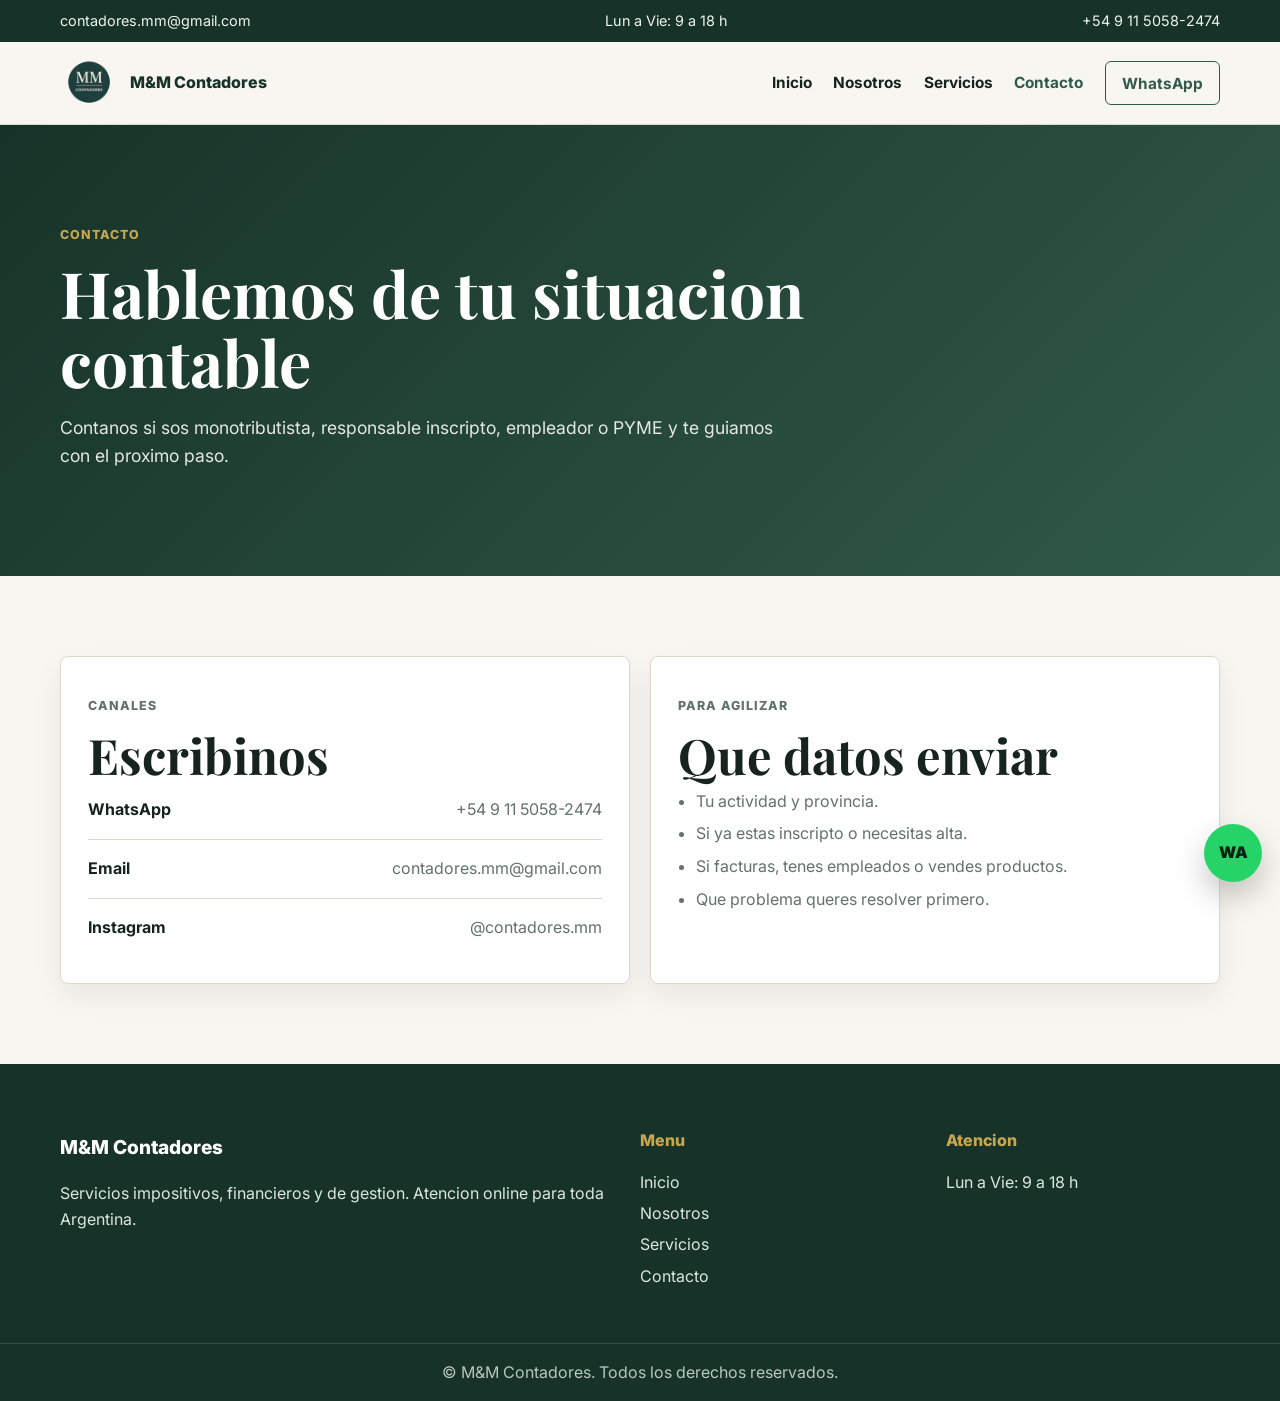
==== contacto.html @ 118ae389 "Add files via upload" ====
<!DOCTYPE html>
<html lang="es">
<head>
  <meta charset="UTF-8" />
  <meta name="viewport" content="width=device-width, initial-scale=1.0" />
  <title>Contacto | M&amp;M Contadores</title>
  <meta name="description" content="Contacta a M&amp;M Contadores por WhatsApp, email o Instagram para pedir asesoramiento contable." />
  <link rel="preconnect" href="https://fonts.googleapis.com" />
  <link rel="preconnect" href="https://fonts.gstatic.com" crossorigin />
  <link href="https://fonts.googleapis.com/css2?family=Inter:wght@400;500;600;700;800&family=Playfair+Display:wght@700&display=swap" rel="stylesheet" />
  <link rel="stylesheet" href="style/styles.css" />
  <link rel="icon" type="image/png" href="img/MMc.png" />
</head>
<body>
  <div class="topbar">
    <div class="container topbar-inner">
      <a href="mailto:contadores.mm@gmail.com">contadores.mm@gmail.com</a>
      <span>Lun a Vie: 9 a 18 h</span>
      <a href="https://wa.me/5491150582474" target="_blank" rel="noopener">+54 9 11 5058-2474</a>
    </div>
  </div>

  <header class="site-header">
    <nav class="container nav" aria-label="Principal">
      <a class="brand" href="index.html" aria-label="M&amp;M Contadores">
        <img src="img/MMc.png" alt="" class="brand-mark" />
        <span class="brand-text">M&amp;M Contadores</span>
      </a>
      <button class="nav-toggle" type="button" aria-label="Abrir menu" aria-expanded="false" aria-controls="navMenu">
        <span></span><span></span><span></span>
      </button>
      <ul class="nav-menu" id="navMenu">
        <li><a href="index.html">Inicio</a></li>
        <li><a href="nosotros.html">Nosotros</a></li>
        <li><a href="servicios.html">Servicios</a></li>
        <li><a aria-current="page" href="contacto.html">Contacto</a></li>
        <li><a class="nav-action" href="https://wa.me/5491150582474" target="_blank" rel="noopener">WhatsApp</a></li>
      </ul>
    </nav>
  </header>

  <main>
    <section class="page-hero">
      <div class="container">
        <p class="eyebrow">Contacto</p>
        <h1>Hablemos de tu situacion contable</h1>
        <p>Contanos si sos monotributista, responsable inscripto, empleador o PYME y te guiamos con el proximo paso.</p>
      </div>
    </section>

    <section class="section contact-layout">
      <div class="contact-card">
        <p class="section-kicker">Canales</p>
        <h2>Escribinos</h2>
        <a href="https://wa.me/5491150582474" target="_blank" rel="noopener"><strong>WhatsApp</strong><span>+54 9 11 5058-2474</span></a>
        <a href="mailto:contadores.mm@gmail.com"><strong>Email</strong><span>contadores.mm@gmail.com</span></a>
        <a href="https://www.instagram.com/contadores.mm/?hl=es" target="_blank" rel="noopener"><strong>Instagram</strong><span>@contadores.mm</span></a>
      </div>

      <div class="contact-card contact-note">
        <p class="section-kicker">Para agilizar</p>
        <h2>Que datos enviar</h2>
        <ul>
          <li>Tu actividad y provincia.</li>
          <li>Si ya estas inscripto o necesitas alta.</li>
          <li>Si facturas, tenes empleados o vendes productos.</li>
          <li>Que problema queres resolver primero.</li>
        </ul>
      </div>
    </section>
  </main>

  <footer class="footer">
    <div class="container footer-grid">
      <div>
        <p class="footer-brand">M&amp;M Contadores</p>
        <p>Servicios impositivos, financieros y de gestion. Atencion online para toda Argentina.</p>
      </div>
      <div>
        <p class="footer-title">Menu</p>
        <a href="index.html">Inicio</a>
        <a href="nosotros.html">Nosotros</a>
        <a href="servicios.html">Servicios</a>
        <a href="contacto.html">Contacto</a>
      </div>
      <div>
        <p class="footer-title">Atencion</p>
        <p>Lun a Vie: 9 a 18 h</p>
      </div>
    </div>
    <p class="credits">&copy; <span id="year"></span> M&amp;M Contadores. Todos los derechos reservados.</p>
  </footer>

  <a class="wa-float" href="https://wa.me/5491150582474" target="_blank" rel="noopener" aria-label="Abrir WhatsApp">WA</a>
  <script src="js/main.js" defer></script>
</body>
</html>
---- style/styles.css ----
:root{
  --ink:#16231f;
  --muted:#63716d;
  --paper:#f8f6f0;
  --white:#ffffff;
  --line:#ded8cc;
  --brand:#315a48;
  --brand-dark:#173329;
  --accent:#c8a64e;
  --soft:#ece7dc;
  --shadow:0 18px 44px rgba(22,35,31,.12);
  --font-heading:'Playfair Display', Georgia, serif;
  --font-body:'Inter', system-ui, -apple-system, Segoe UI, Roboto, Arial, sans-serif;
}

*{ box-sizing:border-box; }
html{ scroll-behavior:smooth; }
body{
  margin:0;
  color:var(--ink);
  background:var(--paper);
  font-family:var(--font-body);
  line-height:1.6;
}
a{ color:inherit; }
img{ max-width:100%; display:block; }

.container{
  width:min(1160px, calc(100% - 32px));
  margin-inline:auto;
}

.topbar{
  background:var(--brand-dark);
  color:#eef4ef;
  font-size:.9rem;
}
.topbar-inner{
  min-height:42px;
  display:flex;
  align-items:center;
  justify-content:space-between;
  gap:1rem;
}
.topbar a{ text-decoration:none; }
.topbar a:hover{ color:var(--accent); }

.site-header{
  position:sticky;
  top:0;
  z-index:20;
  background:rgba(248,246,240,.94);
  border-bottom:1px solid var(--line);
  backdrop-filter:blur(12px);
}
.nav{
  min-height:82px;
  display:flex;
  align-items:center;
  justify-content:space-between;
  gap:1rem;
}
.brand{
  display:inline-flex;
  align-items:center;
  gap:.75rem;
  text-decoration:none;
  font-weight:800;
  color:var(--brand-dark);
}
.brand-mark{
  width:58px;
  height:58px;
  object-fit:contain;
}
.brand-text{ white-space:nowrap; }

.nav-toggle{
  display:none;
  width:44px;
  height:44px;
  border:1px solid var(--line);
  background:var(--white);
  border-radius:6px;
  place-items:center;
  cursor:pointer;
}
.nav-toggle span{
  display:block;
  width:22px;
  height:2px;
  margin:3px auto;
  background:var(--brand-dark);
}
.nav-menu{
  list-style:none;
  margin:0;
  padding:0;
  display:flex;
  align-items:center;
  gap:1.35rem;
}
.nav-menu a{
  text-decoration:none;
  font-weight:700;
  font-size:.96rem;
}
.nav-menu a:hover,
.nav-menu a[aria-current="page"]{ color:var(--brand); }
.nav-action{
  padding:.72rem 1rem;
  border:1px solid var(--brand);
  border-radius:6px;
  color:var(--brand);
}

.btn{
  display:inline-flex;
  align-items:center;
  justify-content:center;
  min-height:46px;
  padding:.78rem 1.15rem;
  border-radius:6px;
  border:1px solid transparent;
  text-decoration:none;
  font-weight:800;
}
.btn-primary{
  background:var(--brand);
  color:var(--white);
  border-color:var(--brand);
}
.btn-primary:hover{ background:var(--brand-dark); }
.btn-light{
  background:rgba(255,255,255,.14);
  color:var(--white);
  border-color:rgba(255,255,255,.55);
}
.btn-light:hover{ background:rgba(255,255,255,.22); }
.text-link{
  display:inline-flex;
  margin-top:.65rem;
  color:var(--brand);
  font-weight:800;
  text-decoration:none;
  border-bottom:2px solid var(--accent);
}

.hero{
  position:relative;
  min-height:620px;
  display:grid;
  align-items:center;
  overflow:hidden;
  color:var(--white);
}
.hero-media{
  position:absolute;
  inset:0;
  width:100%;
  height:100%;
  object-fit:cover;
}
.hero-shade{
  position:absolute;
  inset:0;
  background:linear-gradient(90deg, rgba(23,51,41,.88), rgba(23,51,41,.62) 48%, rgba(23,51,41,.18));
}
.hero-content{
  position:relative;
  padding:4rem 0;
  max-width:1160px;
}
.hero-content > *{ max-width:680px; }
.eyebrow,
.section-kicker{
  margin:0 0:.75rem;
  color:var(--accent);
  font-weight:800;
  text-transform:uppercase;
  letter-spacing:.08em;
  font-size:.78rem;
}
.hero h1,
.page-hero h1,
.section h2{
  margin:0;
  font-family:var(--font-heading);
  line-height:1.08;
}
.hero h1{ font-size:clamp(2.5rem, 6vw, 5rem); }
.hero p:not(.eyebrow){
  font-size:1.16rem;
  color:rgba(255,255,255,.9);
}
.hero-actions{
  display:flex;
  flex-wrap:wrap;
  gap:.8rem;
  margin-top:1.7rem;
}

.page-hero{
  background:linear-gradient(135deg, var(--brand-dark), var(--brand));
  color:var(--white);
  padding:5.5rem 0;
}
.page-hero h1{
  max-width:760px;
  font-size:clamp(2.1rem, 5vw, 4rem);
}
.page-hero p:not(.eyebrow){
  max-width:720px;
  color:rgba(255,255,255,.88);
  font-size:1.1rem;
}

.info-strip{
  transform:translateY(-42px);
  margin-bottom:-42px;
}
.info-grid{
  display:grid;
  grid-template-columns:repeat(3, 1fr);
  background:var(--white);
  box-shadow:var(--shadow);
  border-radius:8px;
  overflow:hidden;
}
.info-grid article{
  padding:1.35rem;
  border-right:1px solid var(--line);
}
.info-grid article:last-child{ border-right:0; }
.info-label{
  display:block;
  color:var(--brand);
  font-weight:800;
  font-size:.78rem;
  text-transform:uppercase;
  letter-spacing:.06em;
}
.info-grid strong{
  display:block;
  margin:.25rem 0;
  font-size:1.08rem;
}
.info-grid p{ margin:0; color:var(--muted); }

.section{
  width:min(1160px, calc(100% - 32px));
  margin-inline:auto;
  padding:5rem 0;
}
.section-muted{
  width:100%;
  background:var(--soft);
  padding-inline:max(16px, calc((100% - 1160px) / 2));
}
.split{
  display:grid;
  grid-template-columns:.82fr 1fr;
  gap:4rem;
  align-items:start;
}
.section h2{ font-size:clamp(1.9rem, 4vw, 3.05rem); }
.section p{ color:var(--muted); }
.section-heading{
  max-width:720px;
  margin-bottom:2rem;
}

.service-grid{
  display:grid;
  grid-template-columns:repeat(3, 1fr);
  gap:1.25rem;
}
.service-card{
  background:var(--white);
  border:1px solid var(--line);
  border-radius:8px;
  padding:1.35rem;
  box-shadow:0 12px 28px rgba(22,35,31,.08);
}
.service-card img{
  width:54px;
  height:54px;
  object-fit:contain;
  margin-bottom:1rem;
}
.service-card h3{ margin:.2rem 0 .5rem; font-size:1.25rem; }
.service-card p{ margin:0 0 1rem; }
.service-card a{
  color:var(--brand);
  font-weight:800;
  text-decoration:none;
}

.cta-band{
  display:flex;
  align-items:center;
  justify-content:space-between;
  gap:2rem;
  border-top:1px solid var(--line);
}
.cta-band > div{ max-width:720px; }

.values{
  display:grid;
  grid-template-columns:repeat(3, 1fr);
  gap:1.25rem;
}
.values article{
  background:var(--white);
  border-radius:8px;
  border:1px solid var(--line);
  padding:1.4rem;
}
.values span{
  color:var(--accent);
  font-weight:800;
}
.values h3{ margin:.55rem 0 .3rem; }

.service-list{
  display:grid;
  gap:1.25rem;
}
.service-detail{
  display:grid;
  grid-template-columns:.8fr 1.1fr;
  gap:2rem;
  align-items:start;
  background:var(--white);
  border:1px solid var(--line);
  border-radius:8px;
  padding:1.7rem;
  box-shadow:0 12px 28px rgba(22,35,31,.07);
  scroll-margin-top:110px;
}
.service-detail ul,
.contact-note ul{
  margin:0;
  padding-left:1.1rem;
  color:var(--muted);
}
.service-detail li,
.contact-note li{ margin:.45rem 0; }
.price{
  display:inline-flex;
  margin:1rem 0 0;
  padding:.35rem .7rem;
  border-radius:6px;
  background:#f3ead1;
  color:#7a5b08;
  font-weight:800;
}

.process-grid{
  display:grid;
  grid-template-columns:repeat(3, 1fr);
  gap:1.25rem;
}
.process-grid article{
  background:var(--white);
  border:1px solid var(--line);
  border-radius:8px;
  padding:1.3rem;
}
.process-grid strong{
  display:grid;
  place-items:center;
  width:42px;
  height:42px;
  border-radius:50%;
  background:var(--brand);
  color:var(--white);
}

.contact-layout{
  display:grid;
  grid-template-columns:1fr 1fr;
  gap:1.25rem;
}
.contact-card{
  background:var(--white);
  border:1px solid var(--line);
  border-radius:8px;
  padding:1.7rem;
  box-shadow:0 12px 28px rgba(22,35,31,.07);
}
.contact-card a{
  display:flex;
  justify-content:space-between;
  gap:1rem;
  padding:1rem 0;
  text-decoration:none;
  border-bottom:1px solid var(--line);
}
.contact-card a:last-child{ border-bottom:0; }
.contact-card span{ color:var(--muted); }

.footer{
  background:var(--brand-dark);
  color:#dce8df;
}
.footer-grid{
  display:grid;
  grid-template-columns:1.4fr .7fr .7fr;
  gap:2rem;
  padding:3rem 0;
}
.footer-brand{
  margin:0 0:.5rem;
  color:var(--white);
  font-weight:800;
  font-size:1.2rem;
}
.footer-title{
  margin:0 0:.75rem;
  color:var(--accent);
  font-weight:800;
}
.footer a{
  display:block;
  margin:.35rem 0;
  text-decoration:none;
}
.footer a:hover{ color:var(--accent); }
.credits{
  margin:0;
  padding:1rem;
  text-align:center;
  border-top:1px solid rgba(255,255,255,.12);
  color:#b8c8bf;
}

.wa-float{
  position:fixed;
  right:18px;
  bottom:18px;
  z-index:30;
  width:58px;
  height:58px;
  display:grid;
  place-items:center;
  border-radius:50%;
  background:#25d366;
  color:#082014;
  font-weight:900;
  text-decoration:none;
  box-shadow:0 14px 30px rgba(0,0,0,.22);
}
.wa-float:hover{ transform:translateY(-2px); }

@media (max-width:900px){
  .topbar-inner{
    justify-content:center;
    flex-wrap:wrap;
    padding:.55rem 0;
  }
  .nav{ min-height:72px; }
  .nav-toggle{ display:block; }
  .nav-menu{
    position:absolute;
    top:calc(100% + 8px);
    right:16px;
    width:min(320px, calc(100vw - 32px));
    display:grid;
    gap:.2rem;
    padding:.85rem;
    background:var(--white);
    border:1px solid var(--line);
    border-radius:8px;
    box-shadow:var(--shadow);
    opacity:0;
    pointer-events:none;
    transform:translateY(-8px);
    transition:opacity .16s ease, transform .16s ease;
  }
  .nav-menu.active{
    opacity:1;
    pointer-events:auto;
    transform:translateY(0);
  }
  .nav-menu a{ display:block; padding:.72rem; }
  .nav-action{ text-align:center; }
  .hero{ min-height:560px; }
  .hero-shade{ background:linear-gradient(180deg, rgba(23,51,41,.9), rgba(23,51,41,.58)); }
  .info-strip{
    transform:none;
    margin:0;
  }
  .info-grid,
  .service-grid,
  .values,
  .process-grid,
  .footer-grid,
  .contact-layout,
  .service-detail,
  .split{
    grid-template-columns:1fr;
  }
  .info-grid{ border-radius:0; }
  .info-grid article{
    border-right:0;
    border-bottom:1px solid var(--line);
  }
  .cta-band{
    display:grid;
    justify-items:start;
  }
}

@media (max-width:560px){
  .container,
  .section{ width:min(100% - 24px, 1160px); }
  .brand-mark{
    width:48px;
    height:48px;
  }
  .brand-text{ font-size:.98rem; }
  .topbar{ font-size:.82rem; }
  .hero{ min-height:520px; }
  .hero-content{ padding:3rem 0; }
  .hero h1{ font-size:2.35rem; }
  .hero-actions{ display:grid; }
  .page-hero{ padding:4rem 0; }
  .section{ padding:3.5rem 0; }
  .section-muted{ padding-inline:12px; }
  .contact-card a{
    display:grid;
    gap:.2rem;
  }
}
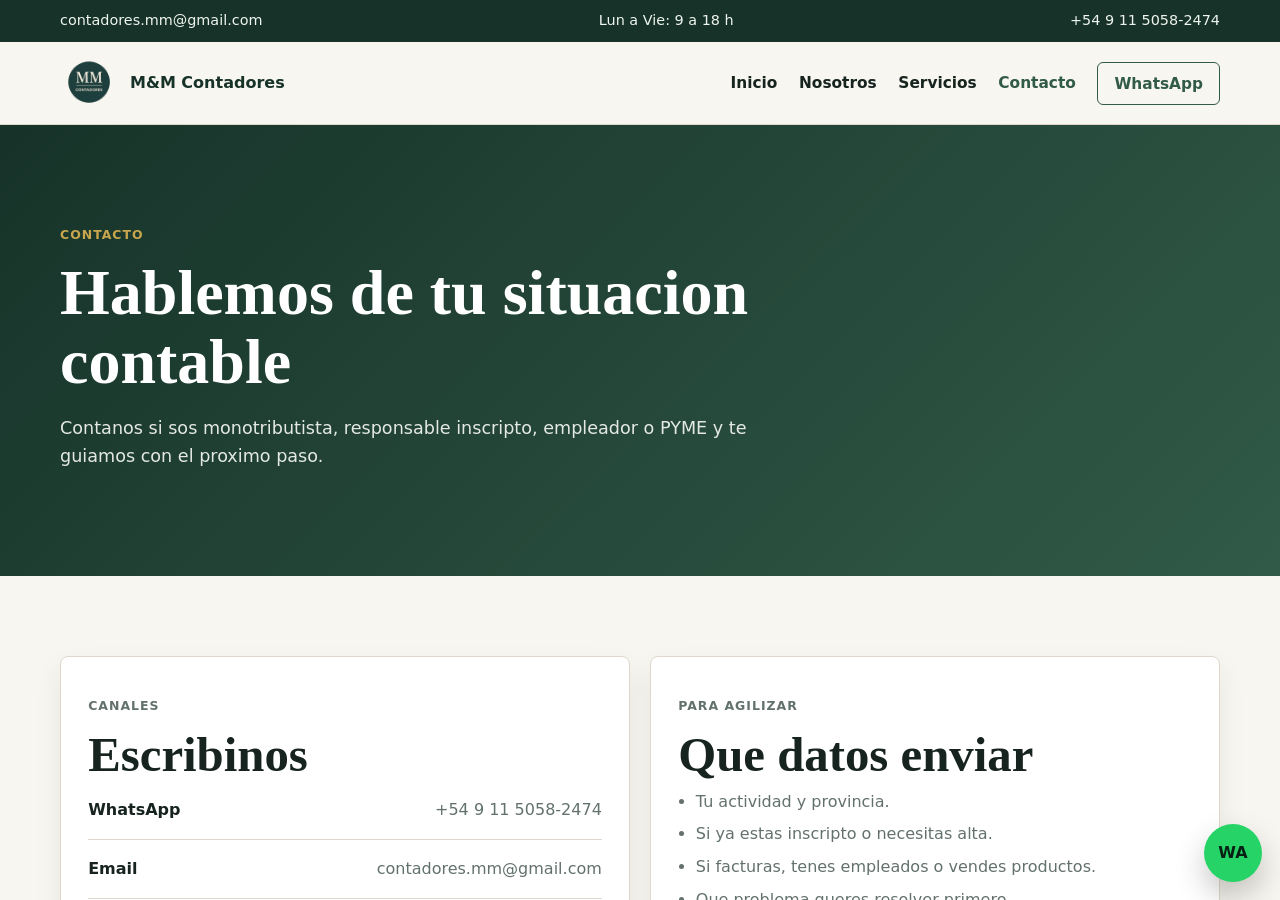
==== commit 0ad7cc38: "Add files via upload" ====
--- a/contacto.html
+++ b/contacto.html
@@ -1,97 +1,13 @@
-<!DOCTYPE html>
+﻿<!DOCTYPE html>
 <html lang="es">
 <head>
   <meta charset="UTF-8" />
-  <meta name="viewport" content="width=device-width, initial-scale=1.0" />
-  <title>Contacto | M&amp;M Contadores</title>
-  <meta name="description" content="Contacta a M&amp;M Contadores por WhatsApp, email o Instagram para pedir asesoramiento contable." />
-  <link rel="preconnect" href="https://fonts.googleapis.com" />
-  <link rel="preconnect" href="https://fonts.gstatic.com" crossorigin />
-  <link href="https://fonts.googleapis.com/css2?family=Inter:wght@400;500;600;700;800&family=Playfair+Display:wght@700&display=swap" rel="stylesheet" />
-  <link rel="stylesheet" href="style/styles.css" />
-  <link rel="icon" type="image/png" href="img/MMc.png" />
+  <meta name="robots" content="noindex" />
+  <meta http-equiv="refresh" content="0; url=/contacto/" />
+  <link rel="canonical" href="https://mmcontadores.com.ar/contacto/" />
+  <title>Redireccionando | M&amp;M Contadores</title>
 </head>
 <body>
-  <div class="topbar">
-    <div class="container topbar-inner">
-      <a href="mailto:contadores.mm@gmail.com">contadores.mm@gmail.com</a>
-      <span>Lun a Vie: 9 a 18 h</span>
-      <a href="https://wa.me/5491150582474" target="_blank" rel="noopener">+54 9 11 5058-2474</a>
-    </div>
-  </div>
-
-  <header class="site-header">
-    <nav class="container nav" aria-label="Principal">
-      <a class="brand" href="index.html" aria-label="M&amp;M Contadores">
-        <img src="img/MMc.png" alt="" class="brand-mark" />
-        <span class="brand-text">M&amp;M Contadores</span>
-      </a>
-      <button class="nav-toggle" type="button" aria-label="Abrir menu" aria-expanded="false" aria-controls="navMenu">
-        <span></span><span></span><span></span>
-      </button>
-      <ul class="nav-menu" id="navMenu">
-        <li><a href="index.html">Inicio</a></li>
-        <li><a href="nosotros.html">Nosotros</a></li>
-        <li><a href="servicios.html">Servicios</a></li>
-        <li><a aria-current="page" href="contacto.html">Contacto</a></li>
-        <li><a class="nav-action" href="https://wa.me/5491150582474" target="_blank" rel="noopener">WhatsApp</a></li>
-      </ul>
-    </nav>
-  </header>
-
-  <main>
-    <section class="page-hero">
-      <div class="container">
-        <p class="eyebrow">Contacto</p>
-        <h1>Hablemos de tu situacion contable</h1>
-        <p>Contanos si sos monotributista, responsable inscripto, empleador o PYME y te guiamos con el proximo paso.</p>
-      </div>
-    </section>
-
-    <section class="section contact-layout">
-      <div class="contact-card">
-        <p class="section-kicker">Canales</p>
-        <h2>Escribinos</h2>
-        <a href="https://wa.me/5491150582474" target="_blank" rel="noopener"><strong>WhatsApp</strong><span>+54 9 11 5058-2474</span></a>
-        <a href="mailto:contadores.mm@gmail.com"><strong>Email</strong><span>contadores.mm@gmail.com</span></a>
-        <a href="https://www.instagram.com/contadores.mm/?hl=es" target="_blank" rel="noopener"><strong>Instagram</strong><span>@contadores.mm</span></a>
-      </div>
-
-      <div class="contact-card contact-note">
-        <p class="section-kicker">Para agilizar</p>
-        <h2>Que datos enviar</h2>
-        <ul>
-          <li>Tu actividad y provincia.</li>
-          <li>Si ya estas inscripto o necesitas alta.</li>
-          <li>Si facturas, tenes empleados o vendes productos.</li>
-          <li>Que problema queres resolver primero.</li>
-        </ul>
-      </div>
-    </section>
-  </main>
-
-  <footer class="footer">
-    <div class="container footer-grid">
-      <div>
-        <p class="footer-brand">M&amp;M Contadores</p>
-        <p>Servicios impositivos, financieros y de gestion. Atencion online para toda Argentina.</p>
-      </div>
-      <div>
-        <p class="footer-title">Menu</p>
-        <a href="index.html">Inicio</a>
-        <a href="nosotros.html">Nosotros</a>
-        <a href="servicios.html">Servicios</a>
-        <a href="contacto.html">Contacto</a>
-      </div>
-      <div>
-        <p class="footer-title">Atencion</p>
-        <p>Lun a Vie: 9 a 18 h</p>
-      </div>
-    </div>
-    <p class="credits">&copy; <span id="year"></span> M&amp;M Contadores. Todos los derechos reservados.</p>
-  </footer>
-
-  <a class="wa-float" href="https://wa.me/5491150582474" target="_blank" rel="noopener" aria-label="Abrir WhatsApp">WA</a>
-  <script src="js/main.js" defer></script>
+  <p>Redireccionando a <a href="/contacto/">/contacto/</a></p>
 </body>
-</html>
+</html>
